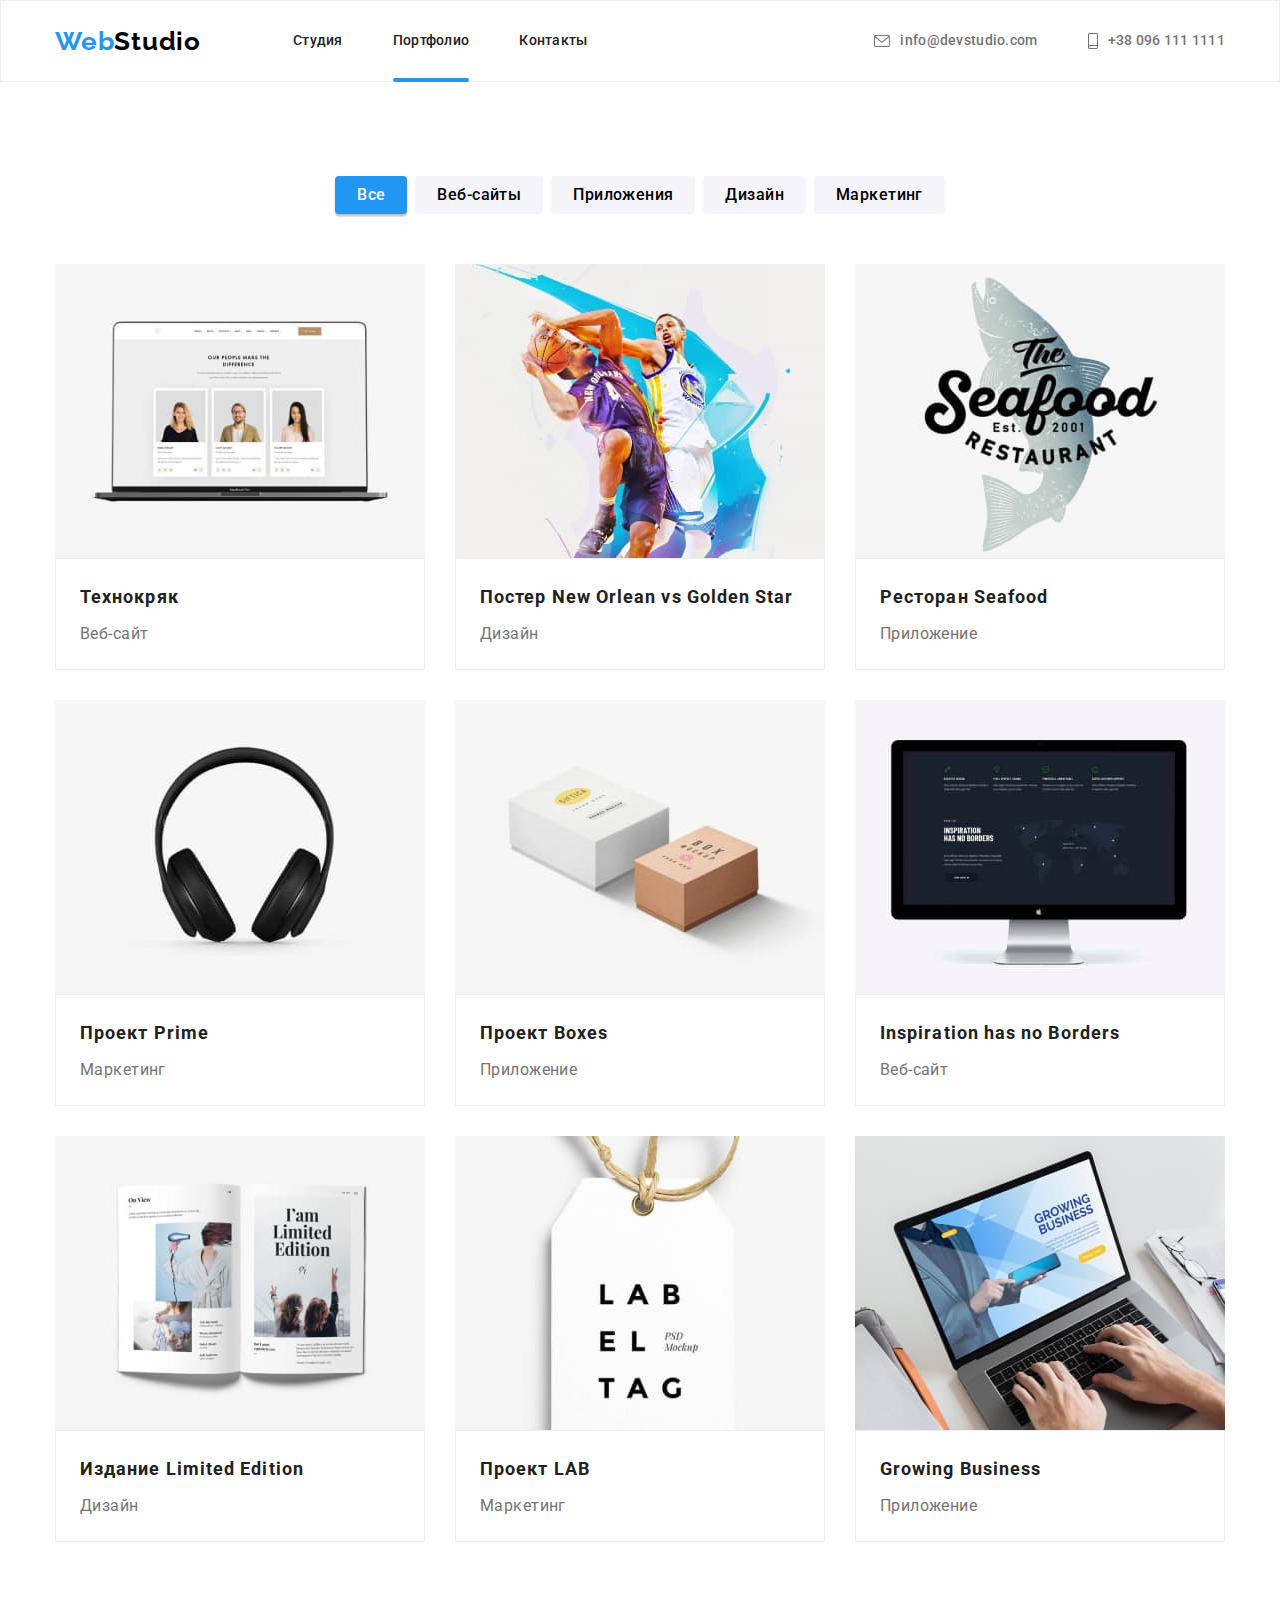
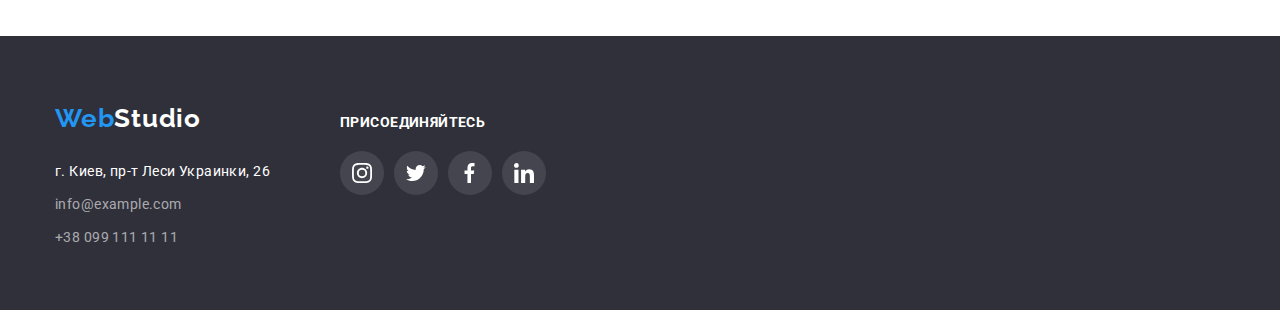
==== portfolio.html @ 75824aaf "Previous homework" ====
<!DOCTYPE html>
<html lang="ru">
<head>
    <meta charset="UTF-8">
    <meta http-equiv="X-UA-Compatible" content="IE=edge">
    <meta name="viewport" content="width=device-width, initial-scale=1.0">
    <title>Портфолио</title>
    <link rel="stylesheet" href="https://cdnjs.cloudflare.com/ajax/libs/modern-normalize/1.1.0/modern-normalize.min.css">
    <link rel="preconnect" href="https://fonts.googleapis.com">
    <link rel="preconnect" href="https://fonts.gstatic.com" crossorigin>
    <link href="https://fonts.googleapis.com/css2?family=Raleway:wght@700&family=Roboto:wght@400;500;700;900&display=swap"
        rel="stylesheet">
    <link rel="stylesheet" href="./css/styles.css">
</head>
<body>

    <!-- header -->
    <header class="header">
        <div class="container header-container">
            <nav class="nav">
                <a class="logo link" href="#">Web<span class="logo-header">Studio</span></a>
                <ul class="nav-list list">
                    <li class="nav-list-item"><a class="header-link link" href="./index.html">Студия</a></li>
                    <li class="nav-list-item"><a class="header-link link active-link" href="./portfolio.html">Портфолио</a></li>
                    <li class="nav-list-item"><a class="header-link link" href="">Контакты</a></li>
                </ul>
            </nav>
            <ul class="contacts-list list">
                <li class="contacts-list-item">
                    <a class="header-link link" href="mailto:info@devstudio.com">
                        <svg class="contacts-list-icon" width="16" height="12">
                            <use href="./images/icons.svg#icon-envelope"></use>
                        </svg>
                        info@devstudio.com
                    </a>
                </li>
                <li class="contacts-list-item">
                    <a class="header-link link" href="tel:+380961111111">
                        <svg class="contacts-list-icon" width="10" height="16">
                            <use href="./images/icons.svg#icon-smartphone"></use>
                        </svg>
                        +38 096 111 1111
                    </a>
                </li>
            </ul>
        </div>
    </header>
    <main>
        
        <!-- our portfolio -->
        <section class="portfolio section">
            <div class="container ">
                <ul class="portfolio-filter-list list">
                    <li class="portfolio-filter-item"><button class="portfolio-filter-btn button active-button"
                            type="button">Все</button></li>
                    <li class="portfolio-filter-item"><button class="portfolio-filter-btn button" type="button">Веб-сайты</button></li>
                    <li class="portfolio-filter-item"><button class="portfolio-filter-btn button" type="button">Приложения</button></li>
                    <li class="portfolio-filter-item"><button class="portfolio-filter-btn button" type="button">Дизайн</button></li>
                    <li class="portfolio-filter-item"><button class="portfolio-filter-btn button" type="button">Маркетинг</button></li>
                </ul>
                <h1 class="visually-hidden">Наши работы</h1>
                <ul class="portfolio-works-list list card-set">
                    <li class="portfolio-works-item card-set-item">
                        <a class="portfolio-works-link link" href="#" target="_blank" rel="noopener noreferrer">
                            <div class="portfolio-overlay-wrapper">
                                <img class="portfolio-works-img" src="./images/portfolio/img.jpg" alt="Сайт &#x00022;Технокряк&#x00022;" height="294"
                                    width="370">
                                <div class="portfolio-overlay">
                                    <p class="portfolio-overlay-description">
                                        Технокряк это современная площадка распространения коронавируса. Компании используют эту платформу для цифрового
                                        шпионажа и атак на защищённые сервера конкурентов.
                                    </p>
                                </div>
                            </div>
                            <div class="portfolio-works-border">
                                <h2 class="portfolio-works-title">Технокряк</h2>
                                <p class="portfolio-works-paragraph">Веб-сайт</p>
                            </div>
                        </a>
                    </li>
                    <li class="portfolio-works-item card-set-item">
                        <a class="portfolio-works-link link" href="#" target="_blank" rel="noopener noreferrer">
                            <div class="portfolio-overlay-wrapper">
                                <img class="portfolio-works-img" src="./images/portfolio/img-1.jpg" alt="Постер New Orlean vs Golden Star" height="294"
                                    width="370">
                                <div class="portfolio-overlay">
                                    <p class="portfolio-overlay-description">
                                        Технокряк это современная площадка распространения коронавируса. Компании используют эту платформу для
                                        цифрового
                                        шпионажа и атак на защищённые сервера конкурентов.
                                    </p>
                                </div>
                            </div>
                            <div class="portfolio-works-border">
                                <h2 class="portfolio-works-title">Постер New Orlean vs Golden Star</h2>
                                <p class="portfolio-works-paragraph">Дизайн</p>
                            </div>
                        </a>
                    </li>
                    <li class="portfolio-works-item card-set-item">
                        <a class="portfolio-works-link link" href="#" target="_blank" rel="noopener noreferrer">
                            <div class="portfolio-overlay-wrapper">
                                <img class="portfolio-works-img" src="./images/portfolio/img-2.jpg" alt="Логотип ресторана Seafood" height="294"
                                    width="370">
                                <div class="portfolio-overlay">
                                    <p class="portfolio-overlay-description">
                                        Технокряк это современная площадка распространения коронавируса. Компании используют эту платформу для
                                        цифрового
                                        шпионажа и атак на защищённые сервера конкурентов.
                                    </p>
                                </div>
                            </div>
                            <div class="portfolio-works-border">
                                <h2 class="portfolio-works-title">Ресторан Seafood</h2>
                                <p class="portfolio-works-paragraph">Приложение</p>
                            </div>
                        </a>
                    </li>
                    <li class="portfolio-works-item card-set-item">
                        <a class="portfolio-works-link link" href="#" target="_blank" rel="noopener noreferrer">
                            <div class="portfolio-overlay-wrapper">
                                <img class="portfolio-works-img" src="./images/portfolio/img-3.jpg" alt="Черные наушники" height="294" width="370">
                                <div class="portfolio-overlay">
                                    <p class="portfolio-overlay-description">
                                        Технокряк это современная площадка распространения коронавируса. Компании используют эту платформу для
                                        цифрового
                                        шпионажа и атак на защищённые сервера конкурентов.
                                    </p>
                                </div>
                            </div>
                            <div class="portfolio-works-border">
                                <h2 class="portfolio-works-title">Проект Prime</h2>
                                <p class="portfolio-works-paragraph">Маркетинг</p>
                            </div>
                        </a>
                    </li>
                    <li class="portfolio-works-item card-set-item">
                        <a class="portfolio-works-link link" href="#" target="_blank" rel="noopener noreferrer">
                            <div class="portfolio-overlay-wrapper">
                                <img class="portfolio-works-img" src="./images/portfolio/img-4.jpg" alt="Коробки для украшений" height="294"
                                    width="370">
                                <div class="portfolio-overlay">
                                    <p class="portfolio-overlay-description">
                                        Технокряк это современная площадка распространения коронавируса. Компании используют эту платформу для
                                        цифрового
                                        шпионажа и атак на защищённые сервера конкурентов.
                                    </p>
                                </div>
                            </div>
                            <div class="portfolio-works-border">
                                <h2 class="portfolio-works-title">Проект Boxes</h2>
                                <p class="portfolio-works-paragraph">Приложение</p>
                            </div>
                        </a>
                    </li>
                    <li class="portfolio-works-item card-set-item">
                        <a class="portfolio-works-link link" href="#" target="_blank" rel="noopener noreferrer">
                            <div class="portfolio-overlay-wrapper">
                                <img class="portfolio-works-img" src="./images/portfolio/img-5.jpg" alt="Вид сайта" height="294" width="370">
                                <div class="portfolio-overlay">
                                    <p class="portfolio-overlay-description">
                                        Технокряк это современная площадка распространения коронавируса. Компании используют эту платформу для
                                        цифрового
                                        шпионажа и атак на защищённые сервера конкурентов.
                                    </p>
                                </div>
                            </div>
                            <div class="portfolio-works-border">
                                <h2 class="portfolio-works-title">Inspiration has no Borders</h2>
                                <p class="portfolio-works-paragraph">Веб-сайт</p>
                            </div>
                        </a>
                    </li>
                    <li class="portfolio-works-item card-set-item">
                        <a class="portfolio-works-link link" href="" target="_blank" rel="noopener noreferrer">
                            <div class="portfolio-overlay-wrapper">
                                <img class="portfolio-works-img" src="./images/portfolio/img-6.jpg" alt="Статьи из журнала" height="294" width="370">
                                <div class="portfolio-overlay">
                                    <p class="portfolio-overlay-description">
                                        Технокряк это современная площадка распространения коронавируса. Компании используют эту платформу для
                                        цифрового
                                        шпионажа и атак на защищённые сервера конкурентов.
                                    </p>
                                </div>
                            </div>
                            <div class="portfolio-works-border">
                                <h2 class="portfolio-works-title">Издание Limited Edition</h2>
                                <p class="portfolio-works-paragraph">Дизайн</p>
                            </div>
                        </a>
                    </li>
                    <li class="portfolio-works-item card-set-item">
                        <a class="portfolio-works-link link" href="" target="_blank" rel="noopener noreferrer">
                            <div class="portfolio-overlay-wrapper">
                                <img class="portfolio-works-img" src="./images/portfolio/img-7.jpg" alt="Этикетка проекта" height="294" width="370">
                                <div class="portfolio-overlay">
                                    <p class="portfolio-overlay-description">
                                        Lorem ipsum dolor sit amet consectetur adipisicing elit. Iste ad corrupti nesciunt
                                        maiores quas inventore molestias consequatur numquam dignissimos praesentium.
                                    </p>
                                </div>
                            </div>
                            <div class="portfolio-works-border">
                                <h2 class="portfolio-works-title">Проект LAB</h2>
                                <p class="portfolio-works-paragraph">Маркетинг</p>
                            </div> 
                        </a>
                    </li>
                    <li class="portfolio-works-item card-set-item">
                        <a class="portfolio-works-link link" href="" target="_blank" rel="noopener noreferrer">
                            <div class="portfolio-overlay-wrapper">
                                <img class="portfolio-works-img" src="./images/portfolio/img-8.jpg" alt="Вид приложения компании" height="294"
                                    width="370">
                                <div class="portfolio-overlay">
                                    <p class="portfolio-overlay-description">
                                        Lorem ipsum dolor sit amet consectetur, adipisicing elit. Dignissimos commodi, vero nobis suscipit at blanditiis doloribus odio exercitationem fugit. 
                                        Ut fuga neque consectetur eveniet quasi doloribus illum delectus sequi harum omnis. Eos expedita, provident excepturi at vero non ducimus voluptates.
                                    </p>
                                </div>
                            </div>
                            <div class="portfolio-works-border">
                                <h2 class="portfolio-works-title">Growing Business</h2>
                                <p class="portfolio-works-paragraph">Приложение</p>
                            </div>
                        </a>
                    </li>
                </ul>
            </div>
        </section>
    </main>

    <!-- footer -->
    <footer class="footer">
        <div class="container ">
            <div class="contacts-wrapper">
                <a class="logo link" href="#">Web<span class="logo-footer">Studio</span></a>
                <address class="contacts">
                    <ul class="contacts-list list">
                        <li class="contacts-list-item"><a class="footer-link link"
                                href="https://goo.gl/maps/UioDf2v1WKbfTMuCA" target="_blank" rel="noopener noreferrer">г.
                                Киев, пр-т
                                Леси Украинки, 26</a></li>
                        <li class="contacts-list-item"><a class="footer-link link"
                                href="mailto:info@example.com">info@example.com</a>
                        </li>
                        <li class="contacts-list-item"><a class="footer-link link" href="tel:+380991111111">+38 099 111
                                11 11</a></li>
                    </ul>
                </address>
            </div>
            <div class="social-links-wrapper">
                <h3 class="footer-title">Присоединяйтесь</h3>
                <ul class="social-list list">
                    <li class="social-list-item">
                        <a href="" class="social-link thumb" target="_blank" rel="noopener noreferrer">
                            <svg class="social-icon" width="20" height="20">
                                <use href="./images/icons.svg#icon-instagram"></use>
                            </svg>
                        </a>
                    </li>
                    <li class="social-list-item">
                        <a href="" class="social-link thumb" target="_blank" rel="noopener noreferrer">
                            <svg class="social-icon" width="20" height="20">
                                <use href="./images/icons.svg#icon-twitter"></use>
                            </svg>
                        </a>
                    </li>
                    <li class="social-list-item">
                        <a href="" class="social-link thumb" target="_blank" rel="noopener noreferrer">
                            <svg class="social-icon" width="20" height="20">
                                <use href="./images/icons.svg#icon-facebook"></use>
                            </svg>
                        </a>
                    </li>
                    <li class="social-list-item">
                        <a href="" class="social-link thumb" target="_blank" rel="noopener noreferrer">
                            <svg class="social-icon" width="20" height="20">
                                <use href="./images/icons.svg#icon-linkedin"></use>
                            </svg>
                        </a>
                    </li>
                </ul>
            </div>
        </div>
    </footer>
</body>
</html>
---- css/styles.css ----
:root {
  --primary-font-family: "Roboto", sans-serif;
  --secondary-font-family: "Raleway", sans-serif;
  --primary-color: #212121;
  --secondary-color: #757575;
  --accent-color: #2196f3;
  --contacts-color: rgba(255, 255, 255, 0.6);
  --white-color: #fff;
  --black-color: #000;
  --icon-color: #AFB1B8;
  --background-color-hero: #C4C4C4;
  --background-color-footer: #2f303a;
  --secondary-background-color: #F5F4FA;
  --button-shadow-style: 0px 3px 1px rgba(0, 0, 0, 0.1),
    0px 1px 2px rgba(0, 0, 0, 0.08), 0px 2px 2px rgba(0, 0, 0, 0.12);
  --card-item: 3;
  --transition-cubic-bezier: cubic-bezier(0.4, 0, 0.2, 1);
  --transition-duration: 250ms;
  --modal-window-background-opacity: rgba(0, 0, 0, 0.2);
  --border-shadow: 0px 1px 3px rgba(0, 0, 0, 0.12),
  0px 1px 1px rgba(0, 0, 0, 0.14),
  0px 2px 1px rgba(0, 0, 0, 0.2);
}

body {
  font-family: var(--primary-font-family);
  color: var(--secondary-color);
  font-size: 14px;
  line-height: 1.71;
  letter-spacing: 0.03em;
}

h1,
h2,
h3,
h4,
h5,
h6,
p {
  margin-top: 0;
  margin-bottom: 0;
}

ul,
ol {
  margin-top: 0;
  margin-bottom: 0;
  padding-left: 0;
}

img {
  max-width: 100%;
  display: block;
  height: auto;
}

address {
  font-style: normal;
}

.list {
  list-style-type: none;
}

.link {
  text-decoration: none;
  color: inherit;
}

/* Start Components */

.header-link:hover,
.header-link:focus,
.footer-link:hover,
.footer-link:focus,
.contacts-list-icon:hover,
.contacts-list-icon:focus,
.our-clients-link:hover,
.our-clients-link:focus
.active-link {
  color: var(--accent-color);
}

.social-link:hover,
.social-link:focus,
.footer .social-link:hover,
.footer .social-link:focus {
  background-color: var(--accent-color);
}

.logo {
  color: var(--accent-color);
  font-family: var(--secondary-font-family);
  font-weight: 700;
  font-size: 26px;
  letter-spacing: 0.03em;
}

.visually-hidden {
  position: absolute;
  width: 1px;
  height: 1px;
  margin: -1px;
  padding: 0;
  overflow: hidden;
  border: 0;
  clip: rect(0 0 0 0);
}

.button:hover {
  cursor: pointer;
}

.button {
  font-size: 16px;
  font-family: inherit;
}

.container  {
  width: 1200px;
  padding-left: 15px;
  padding-right: 15px;
  margin-right: auto;
  margin-left: auto;
}

.section {
  padding-top: 94px;
  padding-bottom: 94px;
}

.section-title {
  margin-bottom: 50px;

  font-weight: 700;
  font-size: 36px;
  line-height: 1.17;
  text-align: center;
  color: var(--primary-color);
}

.card-set {
  display: flex;
  flex-wrap: wrap;
  margin-left: -30px;
  margin-top: -30px;
}

.card-set-item {
  flex-basis: calc(100% / var(--card-item) - 30px);
  margin-left: 30px;
  margin-top: 30px;
}

.thumb {
  display: flex;
  align-items: center;
  justify-content: center;
}

.social-list {
  display: flex;
  justify-content: center;
}

.social-list-item:not(:last-child) {
  margin-right: 10px;
}

/* End Components */

/* Start header */

.header {
  border: 1px solid #ECECEC;
}

.header-container {
  display: flex;
  align-items: center;
}

.nav {
  display: flex;
  align-items: center;
}

.header .logo {
  margin-right: 92px;
}

.logo-header {
  font-family: var(--secondary-font-family);
  font-weight: 700;
  font-size: 26px;
  color: var(--black-color);
}

.nav-list {
  display: flex;
  align-items: center;

  color: var(--primary-color);
}

.nav-list-item:not(:last-child) {
  margin-right: 50px;
}

.header-link {
  display: flex;
  align-items: center;
  position: relative;

  padding-top: 32px;
  padding-bottom: 32px;

  font-weight: 500;
  letter-spacing: 0.02em;
  line-height: 1.14;

  transition: color var(--transition-duration) var(--transition-cubic-bezier);
}

.active-link::after {
  content: "";
  display: block;
  position: absolute;
  bottom: -1px;
  right: 0;
  
  border-radius: 2px;
  width: 100%;
  height: 4px;

  background-color: var(--accent-color);
}

.header .contacts-list {
  display: flex;
  margin-left: auto;
}

.contacts-list-icon {
  margin-right: 10px;
  fill: current;
}

.header .contacts-list-item:not(:last-child) {
  margin-right: 50px;
}

/* End header */

/* Hero start */

.hero {
  margin-right: auto;
  margin-left: auto;
  padding-top: 200px;
  padding-bottom: 200px;
  width: 1600px;

  background-image: linear-gradient(rgba(47, 48, 58, 0.4), rgba(47, 48, 58, 0.4)), url("../images/hero/hero-background.jpg");
  background-size: cover;
  background-position: center;
  background-color: var(--background-color-hero);

  text-align: center;
}

.hero-title {
  margin-bottom: 30px;

  max-width: 696px;
  margin-right: auto;
  margin-left: auto;

  font-weight: 900;
  font-size: 44px;
  line-height: 1.36;
  letter-spacing: 0.06em;
  text-transform: uppercase;


  color: var(--white-color);
}

.hero-btn {
  min-width: 200px;
  padding: 10px 32px;

  font-weight: 700;
  line-height: 1.88;
  letter-spacing: 0.06em;
  background-color: var(--accent-color);
  box-shadow: 0px 4px 4px rgba(0, 0, 0, 0.15);
  border-radius: 4px;
  color: var(--white-color);
}

/* hero end */

/* advantages start */

.advantages {
  padding-bottom: 0;
  --card-item: 4;
}

.advantages .thumb {
  margin-bottom: 30px;
  height: 120px;

  background: var(--secondary-background-color);
  border-radius: 4px;
}

.advantages-list-title {
  font-weight: 700;
  font-size: inherit;
  line-height: 1.14;
  text-transform: uppercase;
  color: var(--primary-color);
  margin-bottom: 10px;
}

/* advantages end */

/* our works start */

.our-works-list-item {
  position: relative;
}

.our-works-overlay {
  position: absolute;
  bottom: 0;
  right: 0;
  
  display: flex;
  justify-content: center;
  align-items: center;

  width: 100%;
  height: 70px;

  background-color: rgba(47, 48, 58, 0.8);
}

.our-works-direction {
  line-height: 1.14;
  font-weight: 700;
  text-align: center;
  text-transform: uppercase;
  
  color: var(--white-color);
}

/* our works end */

/* our team start */

.our-team {
  background-color: var(--secondary-background-color);
  --card-item: 4;
}

.our-team-border {
  padding: 30px;

  background: var(--white-color);
  box-shadow: var(--border-shadow)
  border-radius: 0px 0px 4px 4px;
}

.our-team-list-name,
.our-team-list-position {
  font-size: 16px;
  line-height: 1.18;
  text-align: center;
}

.our-team-list-name {
  margin-bottom: 10px;

  font-weight: 500;
  color: var(--primary-color);
}

.our-team-list-position {
  margin-bottom: 16px;
}

.social-link {
  width: 44px;
  height: 44px;
  border-radius: 50%;
  transition: background-color var(--transition-duration) var(--transition-cubic-bezier);
}

.social-icon {
  fill: var(--icon-color);
  transition: fill var(--transition-duration) var(--transition-cubic-bezier);
}

.social-link:hover .social-icon,
.social-link:focus .social-icon {
  fill: var(--white-color);
}

/* our team end */

/* our clients start */

.our-clients {
  --card-item: 6;
}

.our-clients-link {
  border: 1px solid currentColor;
  border-radius: 4px;
  height: 92px;

  color: var(--icon-color);
  
  transition: color var(--transition-duration) var(--transition-cubic-bezier);
}

.our-clients-icon {
  fill: currentColor
}

/* our clients end */

/* footer start */

.footer {
  padding-top: 60px;
  padding-bottom: 60px;

  background-color: var(--background-color-footer);
}

.footer .container {
  display: flex;
  align-items: baseline;
}

.footer .logo {
  display: block;
  margin-bottom: 20px;
}

.logo-footer {
  font-family: var(--secondary-font-family);
  font-weight: 700;
  font-size: 26px;
  color: var(--white-color);
}

.contacts {
  font-style: inherit;
}

.footer .contacts-list-item:not(:last-child) {
  margin-bottom: 9px;
}

.footer-link[target="_blank"] {
  color: var(--white-color);
}

.footer-link {
  color: var(--contacts-color);
  transition: color var(--transition-duration) var(--transition-cubic-bezier);
}

.contacts-wrapper {
  margin-right: 70px;
}

.footer-title {
  margin-bottom: 20px;

  font-weight: 700;
  line-height: 1.14;
  font-size: inherit;
  text-transform: uppercase;
  color: var(--white-color);
}

.footer .social-link {
  background-color: rgba(255, 255, 255, 0.1);
}

.footer .social-icon {
  fill: var(--white-color);
}


/* footer end */

/* Modal window start*/

.backdrop {
  position: fixed;
  top: 0;
  left: 0;

  width: 100%;
  height: 100%;

  background-color: var(--modal-window-background-opacity);
  opacity: 1;
  transition: opacity var(--transition-duration) var(--transition-cubic-bezier), 
  visibility var(--transition-duration) var(--transition-cubic-bezier);
}

.modal {
  position: absolute;
  top: 50%;
  left: 50%;
  transform: translate(-50%, -50%);

  width: 528px;
  height: 580px;

  background: var(--white-color);
  box-shadow: var(--border-shadow);
  border-radius: 4px;
  transition: transform var(--transition-duration) var(--transition-cubic-bezier);
}

.backdrop.is-hidden {
  visibility: hidden;
  opacity: 0;
  pointer-events: none;
}

.backdrop.is-hidden .modal {
  transform: translate(-10%, -10%) scale(0.8);
}

.modal-close-btn {
  position: absolute;
  right: 0;
  top: 0;
  display: flex;
  justify-content: center;
  align-items: center;
  margin-top: 8px;
  margin-right: 8px;

  width: 30px;
  height: 30px;
  border-radius: 50%;

  background: var(--white-color);
  border: 1px solid rgba(0, 0, 0, 0.1);
}

/* Modal window end */

/* portfolio start */

.portfolio-filter-list {
  display: flex;
  justify-content: center;
  margin-bottom: 50px;
}

.portfolio-filter-item:not(:last-child) {
  margin-right: 8px;
}

.portfolio-filter-btn {
  padding: 6px 22px;

  font-weight: 500;
  line-height: 1.62;
  text-align: center;
  letter-spacing: inherit;
  background-color: var(--secondary-background-color);
  border-radius: 4px;
  border-style: none;
  
  transition: background-color var(--transition-duration) var(--transition-cubic-bezier), 
  box-shadow var(--transition-duration) var(--transition-cubic-bezier),
  color var(--transition-duration) var(--transition-cubic-bezier);
}

.active-button {
  background-color: var(--accent-color);
  box-shadow: var(--button-shadow-style);
  color: var(--white-color);
}

.portfolio-filter-btn:hover,
.portfolio-filter-btn:focus {
  background-color: var(--accent-color);
  box-shadow: var(--button-shadow-style);
  color: var(--white-color);
}

.portfolio-works-link:hover,
.portfolio-works-link:focus {
  box-shadow: 0px 1px 1px rgba(0, 0, 0, 0.12),
  0px 4px 4px rgba(0, 0, 0, 0.06),
  1px 4px 6px rgba(0, 0, 0, 0.16);
}

.portfolio-works-link {
  display: block;

  transition: box-shadow var(--transition-duration) var(--transition-cubic-bezier);
}

.portfolio-overlay-wrapper {
  position: relative;
  overflow: hidden;
}

.portfolio-overlay {
  position: absolute;
  top: 0;
  left: 0;
  transform: translateY(100%);
  display: flex;
  justify-content: center;
  align-items: center;

  width: 100%;
  height: 100%;
  

  background-color: rgba(33, 150, 243, 0.9);
  opacity: 0;
  transition: transform var(--transition-duration) var(--transition-cubic-bezier),
  opacity var(--transition-duration) var(--transition-cubic-bezier);
} 

.portfolio-works-link:hover .portfolio-overlay,
.portfolio-works-link:focus .portfolio-overlay {
  transform: translateY(0);
  opacity: 1
}

.portfolio-overlay-description {
  padding: 63px 24px;

  color: var(--white-color);

  font-size: 18px;
  line-height: 1.56;
}

.portfolio-works-title {
  margin-bottom: 4px;

  font-weight: 700;
  font-size: 18px;
  line-height: 2;
  letter-spacing: 0.06em;

  color: var(--primary-color);
}

.portfolio-works-paragraph {
  line-height: 1.87;
  font-size: 16px;
}

.portfolio-works-border {
  padding: 20px 24px;

  background: #FFFFFF;
  border: 1px solid #EEEEEE;
}

/* portfolio end */
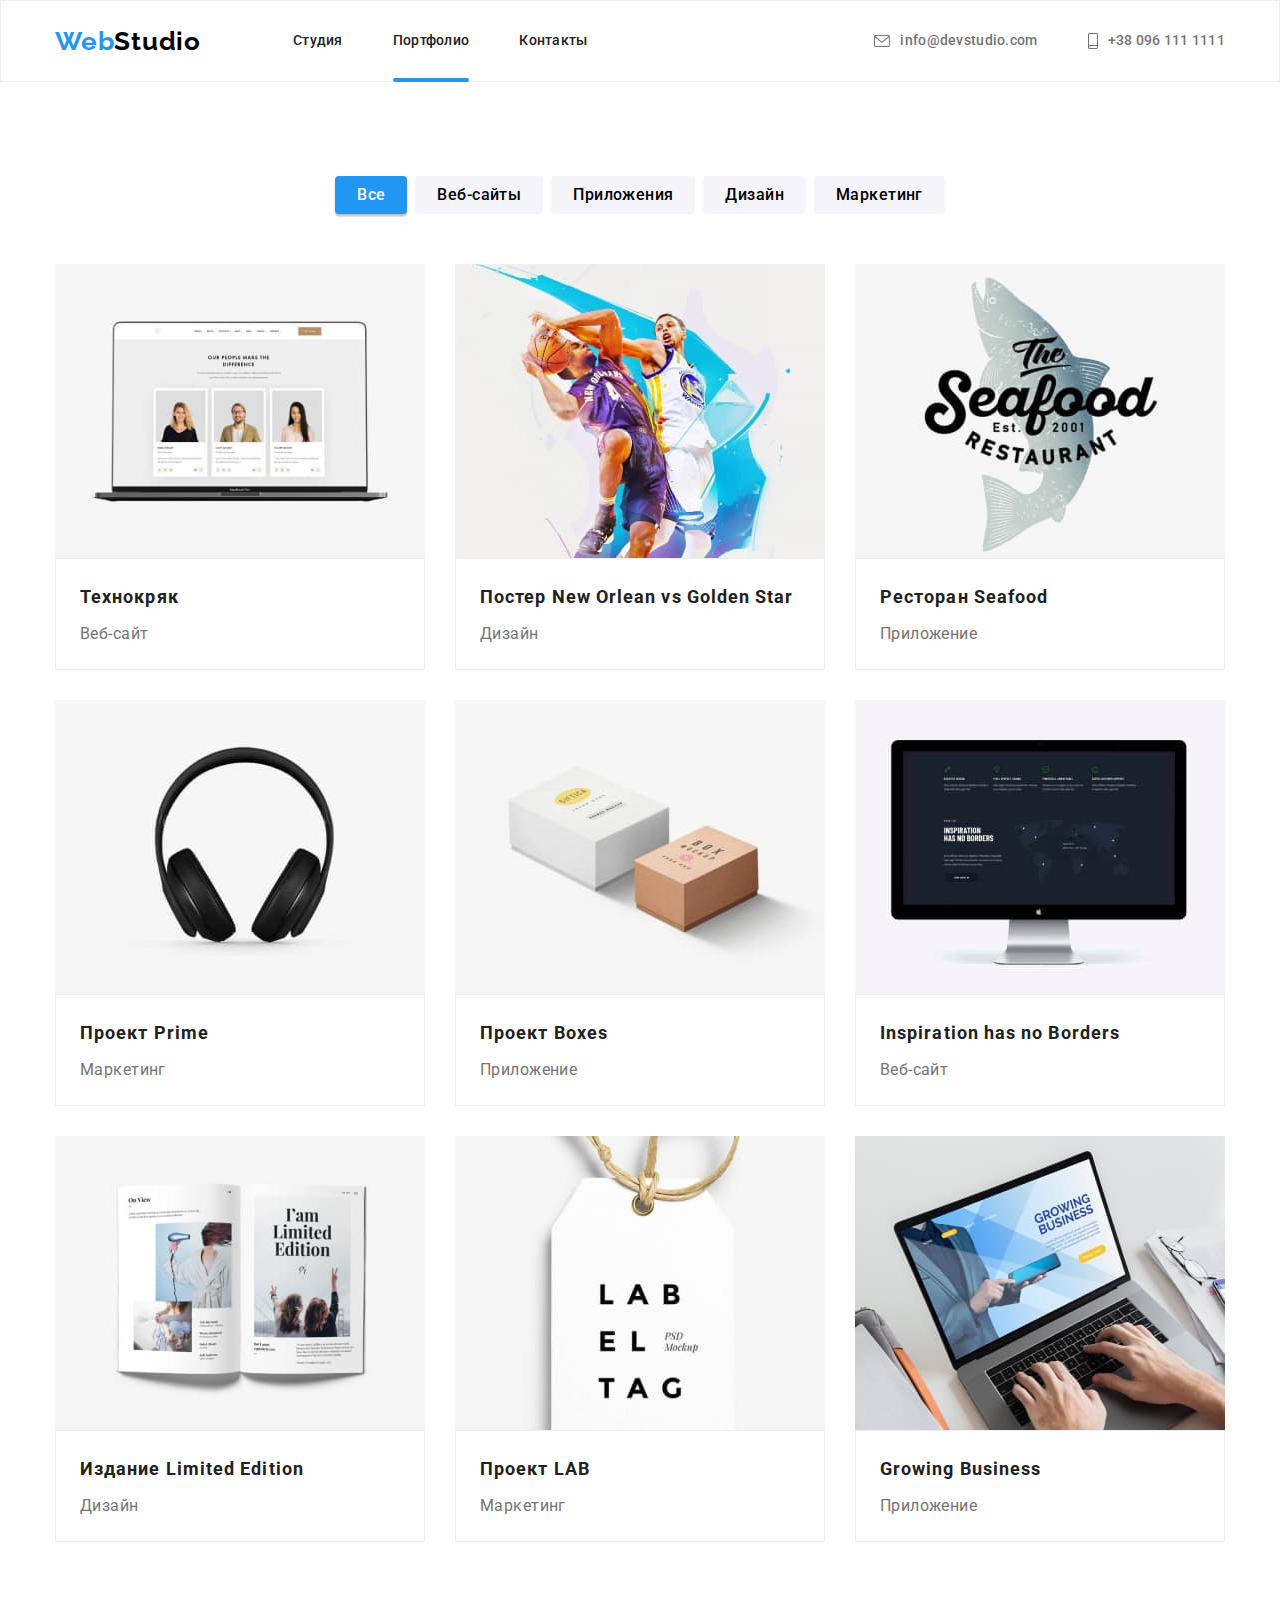
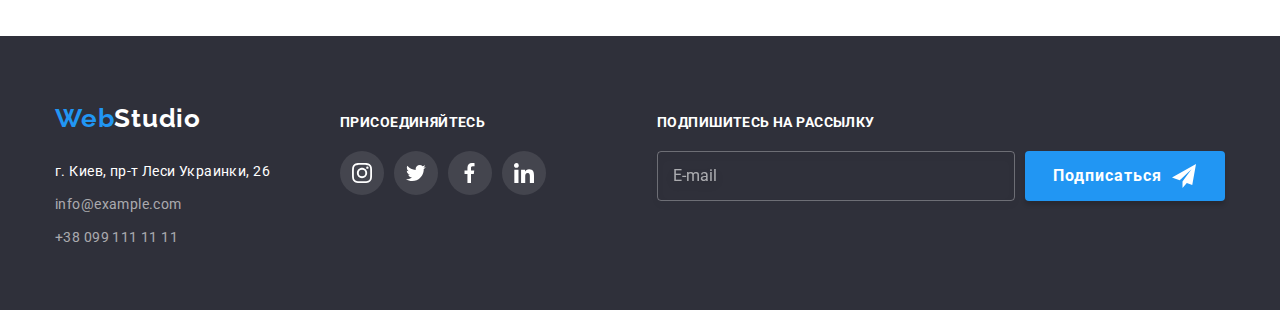
==== commit 9e6cb237: "Completed homework" ====
--- a/portfolio.html
+++ b/portfolio.html
@@ -231,7 +231,7 @@
 
     <!-- footer -->
     <footer class="footer">
-        <div class="container ">
+        <div class="container">
             <div class="contacts-wrapper">
                 <a class="logo link" href="#">Web<span class="logo-footer">Studio</span></a>
                 <address class="contacts">
@@ -281,6 +281,18 @@
                     </li>
                 </ul>
             </div>
+            <form class="subscription-form">
+                <p class="footer-title">Подпишитесь на рассылку</p>
+                <div class="subscription-send-wrapper">
+                    <input class="subscription-input" type="email" name="subcription_email" placeholder="E-mail">
+                    <button class="main-btn button" type="submit">
+                        Подписаться
+                        <svg class="subscription-send-icon" width="24" height="24">
+                            <use href="./images/icons.svg#send-letter"></use>
+                        </svg>
+                    </button>
+                </div>
+            </form>
         </div>
     </footer>
 </body>
--- a/css/styles.css
+++ b/css/styles.css
@@ -114,6 +114,23 @@
 .button {
   font-size: 16px;
   font-family: inherit;
+  border: none;
+}
+
+.main-btn {
+  padding: 10px 32px;
+
+  min-width: 200px;
+  border-radius: 4px;
+
+  background-color: var(--accent-color);
+  box-shadow: 0px 4px 4px rgba(0, 0, 0, 0.15);
+  color: var(--white-color);
+
+  font-weight: 700;
+  line-height: 1.88;
+  letter-spacing: 0.06em;
+  transition: background-color var(--transition-duration) var(--transition-cubic-bezier);
 }
 
 .container  {
@@ -286,19 +303,6 @@
   color: var(--white-color);
 }
 
-.hero-btn {
-  min-width: 200px;
-  padding: 10px 32px;
-
-  font-weight: 700;
-  line-height: 1.88;
-  letter-spacing: 0.06em;
-  background-color: var(--accent-color);
-  box-shadow: 0px 4px 4px rgba(0, 0, 0, 0.15);
-  border-radius: 4px;
-  color: var(--white-color);
-}
-
 /* hero end */
 
 /* advantages start */
@@ -370,7 +374,7 @@
   padding: 30px;
 
   background: var(--white-color);
-  box-shadow: var(--border-shadow)
+  box-shadow: var(--border-shadow);
   border-radius: 0px 0px 4px 4px;
 }
 
@@ -498,10 +502,51 @@
   fill: var(--white-color);
 }
 
+.subscription-form {
+  margin-left: auto;
+}
+
+.subscription-send-wrapper {
+  display: flex;
+}
+
+.subscription-input {
+  margin-right: 10px;
+  padding: 15px;
+
+  width: 358px;
+  height: 50px;
+  border: 1px solid rgba(255, 255, 255, 0.3);
+  border-radius: 4px;
+
+  filter: drop-shadow(0px 4px 4px rgba(0, 0, 0, 0.15));
+  background-color: rgba(0, 0, 0, 0);
+  caret-color: var(--white-color);
+  color: var(--white-color);
+}
+
+.subscription-input::placeholder {
+  color: rgba(255, 255, 255, 0.6);
+  
+  font-size: 16px;
+  line-height: 1.25;
+}
+
+.footer .main-btn {
+  display: flex;
+  align-items: center;
+  padding: 10px 28px;
+}
+
+.subscription-send-icon {
+  display: flex;
+  align-items: center;
+  margin-left: 10px;
+}
 
 /* footer end */
 
-/* Modal window start*/
+/* Modal start*/
 
 .backdrop {
   position: fixed;
@@ -525,6 +570,7 @@
 
   width: 528px;
   height: 580px;
+  padding: 32px 46px 40px;
 
   background: var(--white-color);
   box-shadow: var(--border-shadow);
@@ -556,11 +602,150 @@
   height: 30px;
   border-radius: 50%;
 
-  background: var(--white-color);
+  background-color: var(--white-color);
   border: 1px solid rgba(0, 0, 0, 0.1);
-}
-
-/* Modal window end */
+  transition: fill var(--transition-duration) var(--transition-cubic-bezier);
+}
+
+.modal-close-btn:hover,
+.modal-close-btn:focus,
+.modal-close-btn:active {
+  fill: var(--accent-color);
+}
+
+.contact-form-modal {
+  display: flex;
+  flex-direction: column;
+  align-items: center;
+}
+
+.contact-form-title {
+  margin-bottom: 12px;
+
+  color: var(--primary-color);
+
+  font-size: 20px;
+  font-weight: 700;
+  line-height: 1.15;
+}
+
+.contact-form-label {
+  position: relative;
+  display: flex;
+  flex-direction: column;
+  margin-bottom: 10px;
+
+  font-size: 12px;
+  line-height: 1.17;
+  letter-spacing: 0.01em;
+}
+
+.contact-form-label:last-child {
+  margin-bottom: 20px;
+}
+
+.contact-form-input-icon {
+  position: absolute;
+  top: 50%;
+  left: 12px;
+
+  transition: fill var(--transition-duration) var(--transition-cubic-bezier);
+}
+
+.contact-form-input:focus + .contact-form-input-icon {
+  fill: var(--accent-color);
+}
+
+.contact-form-input:focus {
+  outline: none;
+  border-color: var(--accent-color);
+}
+
+.contact-form-input {
+  padding: 12px 42px;
+  margin-top: 4px;
+
+  width: 448px;
+  height: 40px;
+  border: 1px solid rgba(33, 33, 33, 0.2);
+  border-radius: 4px;
+
+  transition: border-color var(--transition-duration) var(--transition-cubic-bezier);
+}
+
+textarea.contact-form-input {
+  padding: 12px 16px;
+
+  height: 120px;
+  resize: none;
+}
+
+.contact-form-input::placeholder {
+  font-size: 12px;
+  line-height: 14px;
+  letter-spacing: 0.01em;
+  color: rgba(117, 117, 117, 0.5);
+}
+
+.contact-form-checkbox-wrapper {
+  margin-bottom: 30px;
+}
+
+.contact-form-checkbox-input {
+  margin-right: 6px;
+}
+
+.contact-form-checkbox-label {
+  display: flex;
+  align-items: center;
+}
+
+.contact-form-checkbox-label::before {
+  display: inline-block;
+  content: "";
+  margin-right: 8px;
+
+  width: 16px;
+  height: 15px;
+
+  border: 1px solid var(--icon-color);
+  border-radius: 2px;
+
+  cursor: pointer;
+  transition: background-color var(--transition-duration) var(--transition-cubic-bezier);
+}
+
+.contact-form-checkbox-input:checked + .contact-form-checkbox-label::before {
+  background-color: var(--accent-color);
+  background-image: url('../images/icon-check.svg');
+  background-repeat: no-repeat;
+  background-position: center;
+  border: none;
+  outline: none;
+  border-radius: 2px;
+}
+
+.contact-form-checkbox-input:focus + .contact-form-checkbox-label::before {
+  outline: 1px solid black;
+}
+
+
+.contact-form-checkbox-link {
+  text-decoration-line: underline;
+  color: var(--accent-color);
+}
+
+.modal .main-btn {
+  padding: 10px 55px;
+}
+
+.main-btn:hover,
+.main-btn:focus,
+.main-btn:active {
+  background-color: #188CE8;
+}
+
+/* Modal end */
 
 /* portfolio start */
 
@@ -583,7 +768,6 @@
   letter-spacing: inherit;
   background-color: var(--secondary-background-color);
   border-radius: 4px;
-  border-style: none;
   
   transition: background-color var(--transition-duration) var(--transition-cubic-bezier), 
   box-shadow var(--transition-duration) var(--transition-cubic-bezier),
